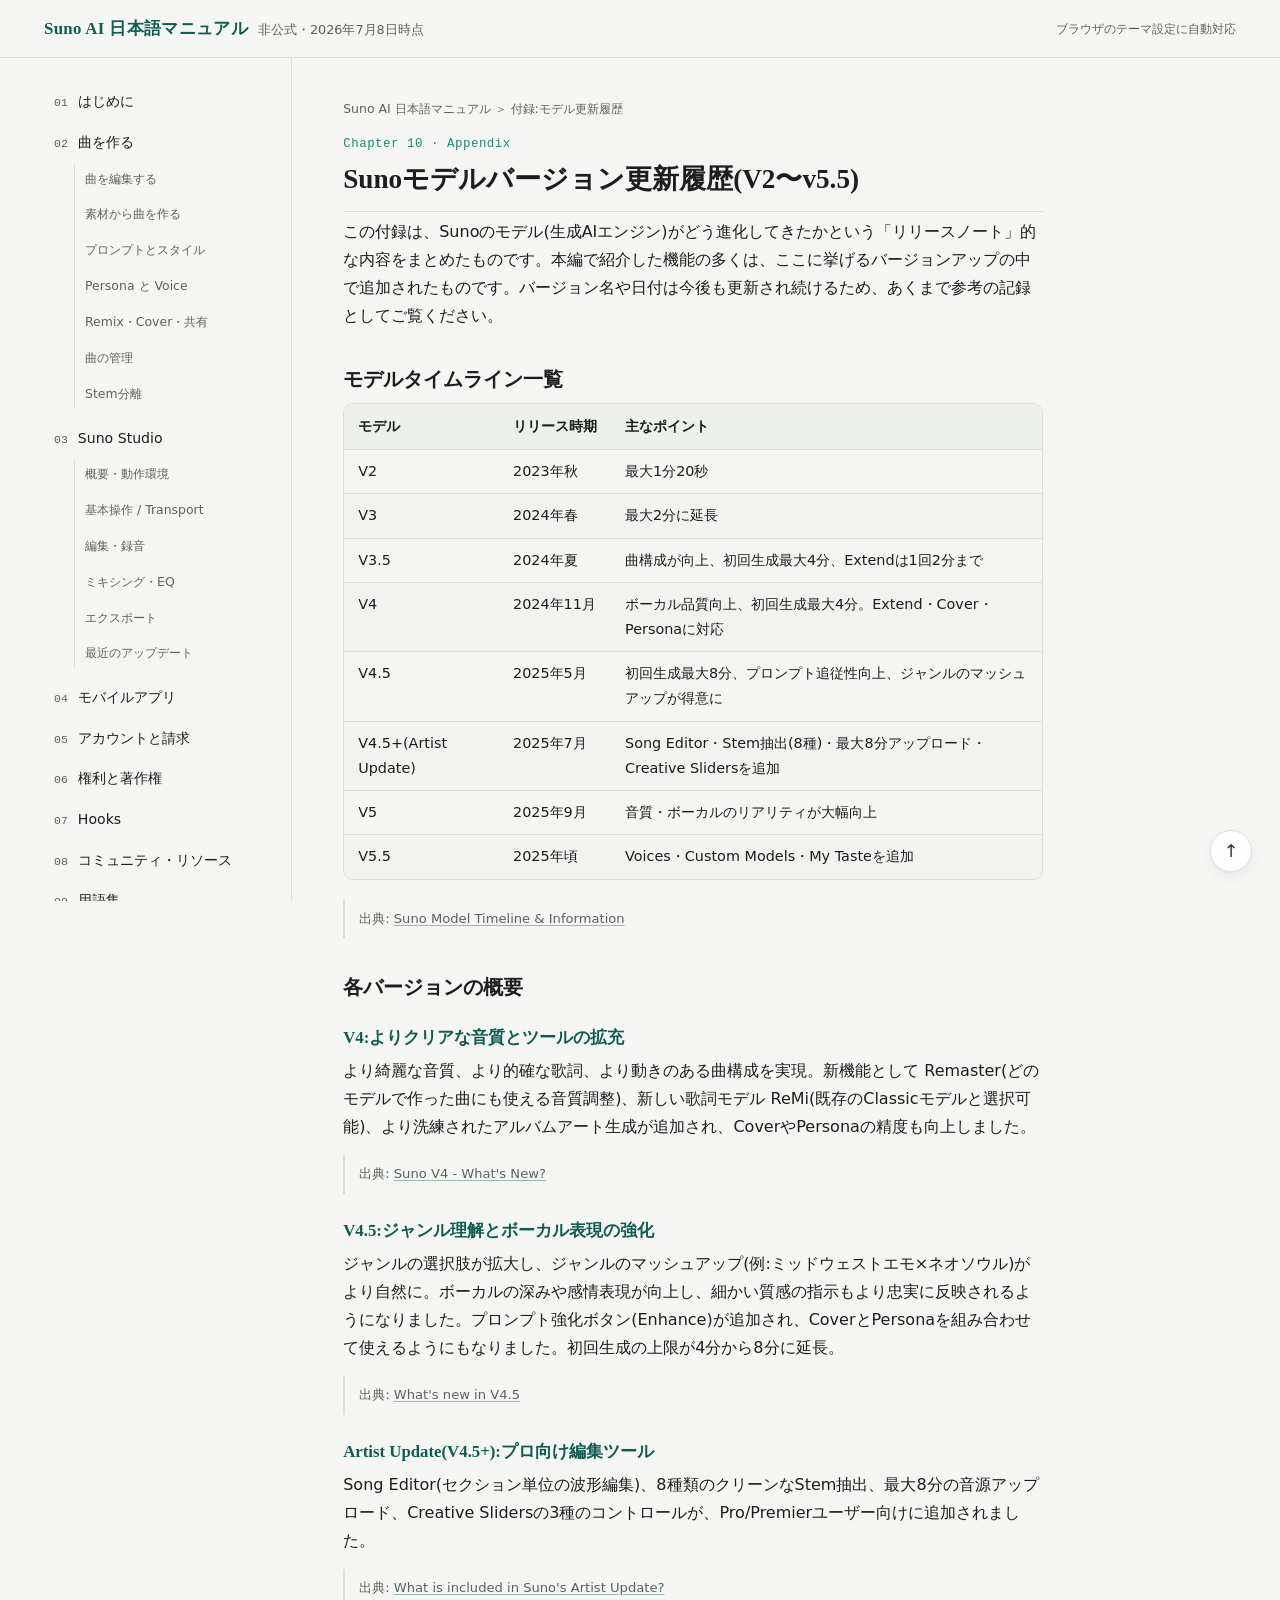
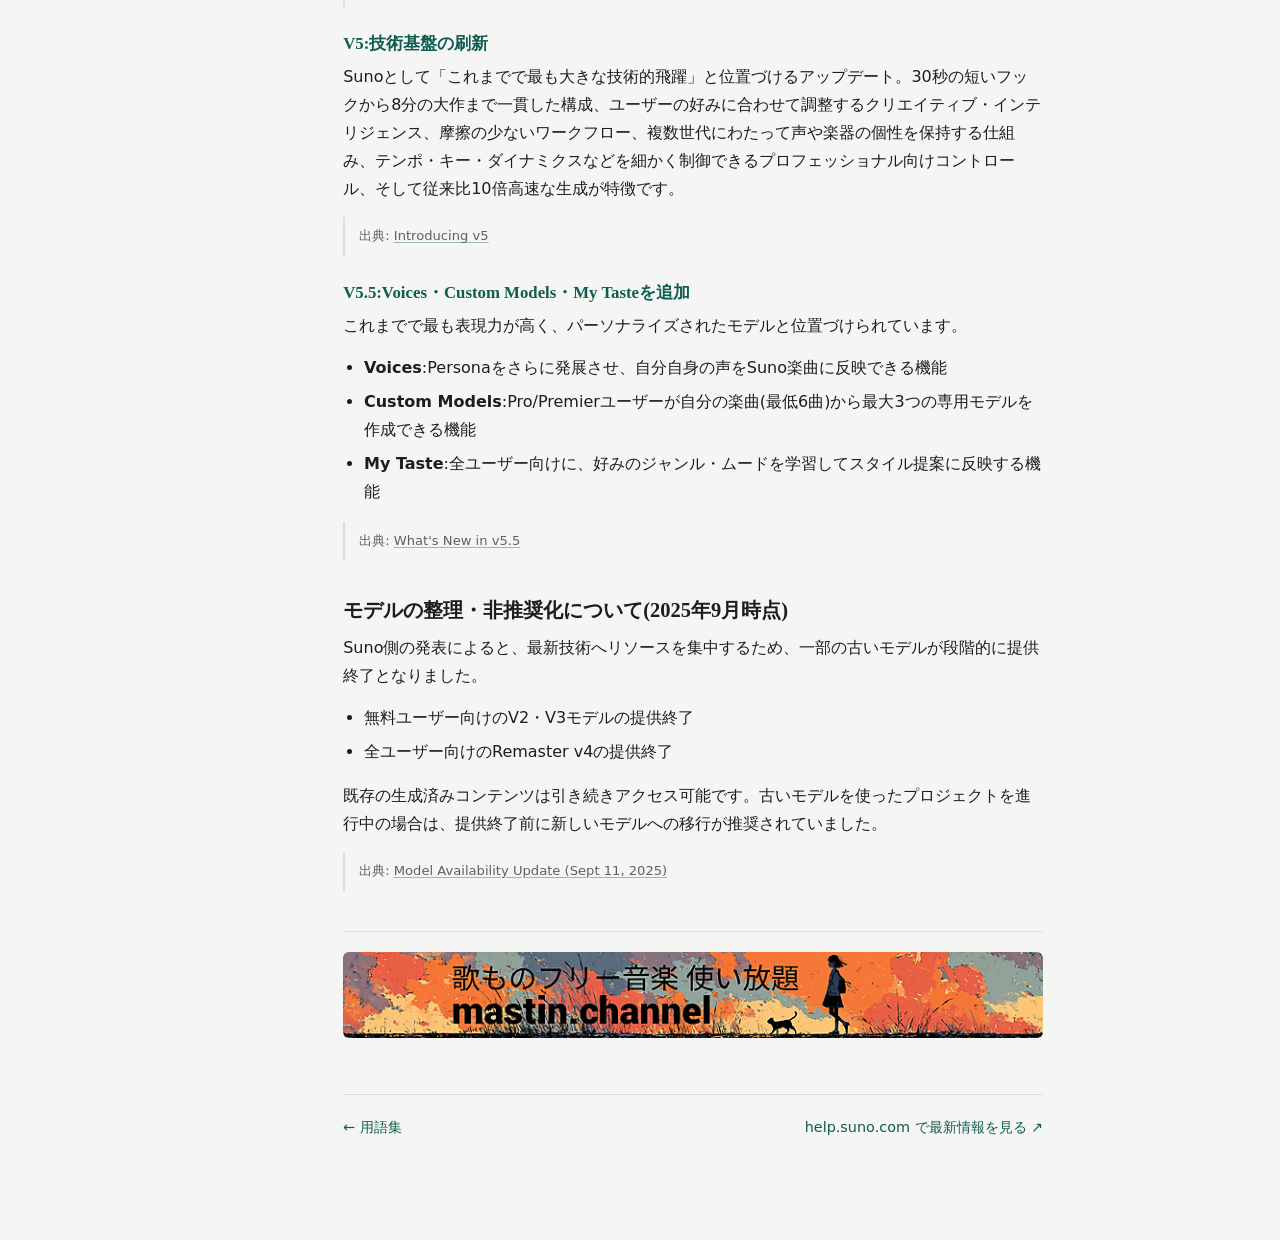
==== appendix.html @ 25eafc60 "SEO: split manual into per-chapter pages, add structured data, rewrite headings Site was a single-pa" ====
<!DOCTYPE html>
<html lang="ja">
<head>
<meta charset="utf-8">
<meta name="viewport" content="width=device-width, initial-scale=1">
<title>Sunoモデルバージョン更新履歴(V2〜v5.5) - Suno AI 日本語マニュアル(非公式)</title>
<meta name="description" content="Suno AIのモデルバージョン(V2〜v5.5)の更新履歴とリリースノートをまとめて解説。各バージョンの主な追加機能を非公式日本語ガイドで紹介します。">
<link rel="canonical" href="https://suno.mastinchannel.com/appendix.html">
<link rel="icon" href="favicon.svg" type="image/svg+xml">
<link rel="stylesheet" href="styles.css">

<meta property="og:type" content="article">
<meta property="og:locale" content="ja_JP">
<meta property="og:site_name" content="Suno AI 日本語マニュアル(非公式)">
<meta property="og:url" content="https://suno.mastinchannel.com/appendix.html">
<meta property="og:title" content="Sunoモデルバージョン更新履歴(V2〜v5.5)">
<meta property="og:description" content="Suno AIのモデルバージョン(V2〜v5.5)の更新履歴とリリースノートをまとめて解説。各バージョンの主な追加機能を非公式日本語ガイドで紹介します。">
<meta property="og:image" content="https://suno.mastinchannel.com/assets/mastinchannel-banner-728x90.jpg">

<meta name="twitter:card" content="summary">
<meta name="twitter:title" content="Sunoモデルバージョン更新履歴(V2〜v5.5)">
<meta name="twitter:description" content="Suno AIのモデルバージョン(V2〜v5.5)の更新履歴とリリースノートをまとめて解説。各バージョンの主な追加機能を非公式日本語ガイドで紹介します。">
<meta name="twitter:image" content="https://suno.mastinchannel.com/assets/mastinchannel-banner-728x90.jpg">

<script type="application/ld+json">
{
  "@context": "https://schema.org",
  "@type": "BreadcrumbList",
  "itemListElement": [
    { "@type": "ListItem", "position": 1, "name": "Suno AI 日本語マニュアル", "item": "https://suno.mastinchannel.com/" },
    { "@type": "ListItem", "position": 2, "name": "付録:モデル更新履歴", "item": "https://suno.mastinchannel.com/appendix.html" }
  ]
}
</script>
<script type="application/ld+json">
{
  "@context": "https://schema.org",
  "@type": "TechArticle",
  "headline": "Sunoモデルバージョン更新履歴(V2〜v5.5)",
  "description": "Suno AIのモデルバージョン(V2〜v5.5)の更新履歴とリリースノートをまとめて解説する日本語ガイド。",
  "inLanguage": "ja",
  "datePublished": "2026-07-08",
  "dateModified": "2026-07-12",
  "url": "https://suno.mastinchannel.com/appendix.html",
  "mainEntityOfPage": "https://suno.mastinchannel.com/appendix.html",
  "image": "https://suno.mastinchannel.com/assets/mastinchannel-banner-728x90.jpg",
  "author": { "@type": "Organization", "name": "mastin channel", "url": "https://mastinchannel.com" },
  "publisher": { "@type": "Organization", "name": "mastin channel", "url": "https://mastinchannel.com" }
}
</script>

<script async src="https://www.googletagmanager.com/gtag/js?id=G-RGBV7L04Y0"></script>
<script>
  window.dataLayer = window.dataLayer || [];
  function gtag(){dataLayer.push(arguments);}
  gtag('js', new Date());
  gtag('config', 'G-RGBV7L04Y0');
</script>
</head>
<body id="top">

<header class="topbar">
  <div class="topbar-inner">
    <div class="brand">
      <button class="nav-toggle" id="navToggle" aria-expanded="false" aria-controls="sidebar">目次 ☰</button>
      <a class="mark" href="index.html" style="text-decoration:none;">Suno AI 日本語マニュアル</a>
      <span class="sub">非公式・2026年7月8日時点</span>
    </div>
    <span class="theme-note">ブラウザのテーマ設定に自動対応</span>
  </div>
</header>

<div class="layout">
  <aside class="sidebar" id="sidebar">
    <nav aria-label="目次">
      <ol>
        <li><a class="chap" href="intro.html">はじめに</a></li>
        <li>
          <a class="chap" href="making-music.html">曲を作る</a>
          <ul class="sub-links">
            <li><a href="making-music.html#mm-edit">曲を編集する</a></li>
            <li><a href="making-music.html#mm-material">素材から曲を作る</a></li>
            <li><a href="making-music.html#mm-prompt">プロンプトとスタイル</a></li>
            <li><a href="making-music.html#mm-persona">Persona と Voice</a></li>
            <li><a href="making-music.html#mm-remix">Remix・Cover・共有</a></li>
            <li><a href="making-music.html#mm-manage">曲の管理</a></li>
            <li><a href="making-music.html#mm-stem">Stem分離</a></li>
          </ul>
        </li>
        <li>
          <a class="chap" href="studio.html">Suno Studio</a>
          <ul class="sub-links">
            <li><a href="studio.html#st-overview">概要・動作環境</a></li>
            <li><a href="studio.html#st-basics">基本操作 / Transport</a></li>
            <li><a href="studio.html#st-edit">編集・録音</a></li>
            <li><a href="studio.html#st-mix">ミキシング・EQ</a></li>
            <li><a href="studio.html#st-export">エクスポート</a></li>
            <li><a href="studio.html#st-updates">最近のアップデート</a></li>
          </ul>
        </li>
        <li><a class="chap" href="mobile.html">モバイルアプリ</a></li>
        <li><a class="chap" href="billing.html">アカウントと請求</a></li>
        <li><a class="chap" href="rights.html">権利と著作権</a></li>
        <li><a class="chap" href="hooks.html">Hooks</a></li>
        <li><a class="chap" href="community.html">コミュニティ・リソース</a></li>
        <li><a class="chap" href="glossary.html">用語集</a></li>
        <li><a class="chap" href="appendix.html">付録:モデル更新履歴</a></li>
      </ol>
    </nav>
    <div class="sidebar-footer">
      本ページはSuno, Inc.公式の文書ではありません。最新情報は<br>
      <a href="https://help.suno.com/en">help.suno.com</a> でご確認ください。
    </div>
  </aside>

  <main>
    <div class="content">

      <p class="breadcrumb"><a href="index.html">Suno AI 日本語マニュアル</a> ＞ 付録:モデル更新履歴</p>
      <p class="eyebrow">Chapter 10 · Appendix</p>
      <h1>Sunoモデルバージョン更新履歴(V2〜v5.5)</h1>
      <p>この付録は、Sunoのモデル(生成AIエンジン)がどう進化してきたかという「リリースノート」的な内容をまとめたものです。本編で紹介した機能の多くは、ここに挙げるバージョンアップの中で追加されたものです。バージョン名や日付は今後も更新され続けるため、あくまで参考の記録としてご覧ください。</p>

      <h2>モデルタイムライン一覧</h2>
      <div class="table-wrap"><table>
        <thead><tr><th>モデル</th><th>リリース時期</th><th>主なポイント</th></tr></thead>
        <tbody>
          <tr><td>V2</td><td>2023年秋</td><td>最大1分20秒</td></tr>
          <tr><td>V3</td><td>2024年春</td><td>最大2分に延長</td></tr>
          <tr><td>V3.5</td><td>2024年夏</td><td>曲構成が向上、初回生成最大4分、Extendは1回2分まで</td></tr>
          <tr><td>V4</td><td>2024年11月</td><td>ボーカル品質向上、初回生成最大4分。Extend・Cover・Personaに対応</td></tr>
          <tr><td>V4.5</td><td>2025年5月</td><td>初回生成最大8分、プロンプト追従性向上、ジャンルのマッシュアップが得意に</td></tr>
          <tr><td>V4.5+(Artist Update)</td><td>2025年7月</td><td>Song Editor・Stem抽出(8種)・最大8分アップロード・Creative Slidersを追加</td></tr>
          <tr><td>V5</td><td>2025年9月</td><td>音質・ボーカルのリアリティが大幅向上</td></tr>
          <tr><td>V5.5</td><td>2025年頃</td><td>Voices・Custom Models・My Tasteを追加</td></tr>
        </tbody>
      </table></div>
      <blockquote class="source">出典: <a href="https://help.suno.com/en/articles/5782721">Suno Model Timeline & Information</a></blockquote>

      <h2>各バージョンの概要</h2>

      <h3>V4:よりクリアな音質とツールの拡充</h3>
      <p>より綺麗な音質、より的確な歌詞、より動きのある曲構成を実現。新機能として Remaster(どのモデルで作った曲にも使える音質調整)、新しい歌詞モデル ReMi(既存のClassicモデルと選択可能)、より洗練されたアルバムアート生成が追加され、CoverやPersonaの精度も向上しました。</p>
      <blockquote class="source">出典: <a href="https://help.suno.com/en/articles/3593281">Suno V4 - What's New?</a></blockquote>

      <h3>V4.5:ジャンル理解とボーカル表現の強化</h3>
      <p>ジャンルの選択肢が拡大し、ジャンルのマッシュアップ(例:ミッドウェストエモ×ネオソウル)がより自然に。ボーカルの深みや感情表現が向上し、細かい質感の指示もより忠実に反映されるようになりました。プロンプト強化ボタン(Enhance)が追加され、CoverとPersonaを組み合わせて使えるようにもなりました。初回生成の上限が4分から8分に延長。</p>
      <blockquote class="source">出典: <a href="https://help.suno.com/en/articles/5782593">What's new in V4.5</a></blockquote>

      <h3>Artist Update(V4.5+):プロ向け編集ツール</h3>
      <p>Song Editor(セクション単位の波形編集)、8種類のクリーンなStem抽出、最大8分の音源アップロード、Creative Slidersの3種のコントロールが、Pro/Premierユーザー向けに追加されました。</p>
      <blockquote class="source">出典: <a href="https://help.suno.com/en/articles/6141313">What is included in Suno's Artist Update?</a></blockquote>

      <h3>V5:技術基盤の刷新</h3>
      <p>Sunoとして「これまでで最も大きな技術的飛躍」と位置づけるアップデート。30秒の短いフックから8分の大作まで一貫した構成、ユーザーの好みに合わせて調整するクリエイティブ・インテリジェンス、摩擦の少ないワークフロー、複数世代にわたって声や楽器の個性を保持する仕組み、テンポ・キー・ダイナミクスなどを細かく制御できるプロフェッショナル向けコントロール、そして従来比10倍高速な生成が特徴です。</p>
      <blockquote class="source">出典: <a href="https://help.suno.com/en/articles/8105153">Introducing v5</a></blockquote>

      <h3>V5.5:Voices・Custom Models・My Tasteを追加</h3>
      <p>これまでで最も表現力が高く、パーソナライズされたモデルと位置づけられています。</p>
      <ul>
        <li><strong>Voices</strong>:Personaをさらに発展させ、自分自身の声をSuno楽曲に反映できる機能</li>
        <li><strong>Custom Models</strong>:Pro/Premierユーザーが自分の楽曲(最低6曲)から最大3つの専用モデルを作成できる機能</li>
        <li><strong>My Taste</strong>:全ユーザー向けに、好みのジャンル・ムードを学習してスタイル提案に反映する機能</li>
      </ul>
      <blockquote class="source">出典: <a href="https://help.suno.com/en/articles/11362305">What's New in v5.5</a></blockquote>

      <h2>モデルの整理・非推奨化について(2025年9月時点)</h2>
      <p>Suno側の発表によると、最新技術へリソースを集中するため、一部の古いモデルが段階的に提供終了となりました。</p>
      <ul>
        <li>無料ユーザー向けのV2・V3モデルの提供終了</li>
        <li>全ユーザー向けのRemaster v4の提供終了</li>
      </ul>
      <p>既存の生成済みコンテンツは引き続きアクセス可能です。古いモデルを使ったプロジェクトを進行中の場合は、提供終了前に新しいモデルへの移行が推奨されていました。</p>
      <blockquote class="source">出典: <a href="https://help.suno.com/en/articles/7986753">Model Availability Update (Sept 11, 2025)</a></blockquote>

      <div class="chapter-banner">
        <a href="https://mastinchannel.com" target="_blank" rel="noopener noreferrer">
          <picture>
            <source media="(max-width: 480px)" srcset="assets/mastinchannel-banner-320x50.jpg">
            <img src="assets/mastinchannel-banner-728x90.jpg" width="728" height="90" alt="mastin channel — 歌ものフリー音楽 使い放題" loading="lazy">
          </picture>
        </a>
      </div>

      <div class="end-nav">
        <a href="glossary.html">← 用語集</a>
        <a href="https://help.suno.com/en">help.suno.com で最新情報を見る ↗</a>
      </div>

    </div>
  </main>
</div>

<a class="back-top" href="#top" aria-label="ページ先頭へ">↑</a>

<script>
  (function(){
    var toggle = document.getElementById('navToggle');
    var sidebar = document.getElementById('sidebar');
    toggle.addEventListener('click', function(){
      var open = sidebar.classList.toggle('open');
      toggle.setAttribute('aria-expanded', open ? 'true' : 'false');
    });
    sidebar.addEventListener('click', function(e){
      if (e.target.tagName === 'A' && window.innerWidth <= 880) {
        sidebar.classList.remove('open');
        toggle.setAttribute('aria-expanded', 'false');
      }
    });

    var here = location.pathname.split('/').pop() || 'index.html';
    Array.prototype.forEach.call(document.querySelectorAll('.sidebar a.chap'), function(a){
      var target = a.getAttribute('href').split('#')[0] || 'index.html';
      if (target === here) a.classList.add('active');
    });
  })();
</script>
</body>
</html>
---- styles.css ----
:root{
  --bg:#f5f6f3;
  --surface:#ffffff;
  --surface-2:#eef0ec;
  --text:#1c1e1d;
  --text-muted:#5b625e;
  --border:#dcded9;
  --accent:#1a8a79;
  --accent-ink:#0f5c50;
  --accent-soft:#c8873a;
  --accent-soft-bg:#f7ecd9;
  --code-bg:#eceeea;
  --shadow: 0 1px 2px rgba(20,25,22,.06), 0 6px 20px rgba(20,25,22,.05);
}
@media (prefers-color-scheme: dark){
  :root{
    --bg:#14171a;
    --surface:#1b1f22;
    --surface-2:#20262a;
    --text:#eceeec;
    --text-muted:#9aa39d;
    --border:#2a3134;
    --accent:#3fc7b0;
    --accent-ink:#9fe9dd;
    --accent-soft:#e8b45c;
    --accent-soft-bg:#3a2f1c;
    --code-bg:#20262a;
    --shadow: 0 1px 2px rgba(0,0,0,.3), 0 8px 24px rgba(0,0,0,.35);
  }
}
:root[data-theme="dark"]{
  --bg:#14171a; --surface:#1b1f22; --surface-2:#20262a; --text:#eceeec;
  --text-muted:#9aa39d; --border:#2a3134; --accent:#3fc7b0; --accent-ink:#9fe9dd;
  --accent-soft:#e8b45c; --accent-soft-bg:#3a2f1c; --code-bg:#20262a;
  --shadow: 0 1px 2px rgba(0,0,0,.3), 0 8px 24px rgba(0,0,0,.35);
}
:root[data-theme="light"]{
  --bg:#f5f6f3; --surface:#ffffff; --surface-2:#eef0ec; --text:#1c1e1d;
  --text-muted:#5b625e; --border:#dcded9; --accent:#1a8a79; --accent-ink:#0f5c50;
  --accent-soft:#c8873a; --accent-soft-bg:#f7ecd9; --code-bg:#eceeea;
  --shadow: 0 1px 2px rgba(20,25,22,.06), 0 6px 20px rgba(20,25,22,.05);
}

*{ box-sizing:border-box; }
html{ scroll-behavior:smooth; }
@media (prefers-reduced-motion: reduce){ html{ scroll-behavior:auto; } *{ animation:none !important; transition:none !important; } }

body{
  margin:0;
  background:var(--bg);
  color:var(--text);
  font-family:-apple-system,"Segoe UI",Roboto,system-ui,"Hiragino Sans","Yu Gothic",sans-serif;
  line-height:1.75;
  font-size:16px;
}
h1,h2,h3,h4{
  font-family:Georgia,"Iowan Old Style","Hiragino Mincho ProN","Yu Mincho",serif;
  text-wrap:balance;
  color:var(--text);
  line-height:1.3;
}
a{ color:var(--accent-ink); text-decoration-color: color-mix(in srgb, var(--accent-ink) 40%, transparent); text-underline-offset:2px; }
a:hover{ text-decoration-thickness:2px; }
a:focus-visible, button:focus-visible, summary:focus-visible{ outline:2px solid var(--accent); outline-offset:2px; }

.layout{ display:flex; max-width:1240px; margin:0 auto; align-items:flex-start; }

/* ---- Top bar ---- */
.topbar{
  position:sticky; top:0; z-index:20;
  background: color-mix(in srgb, var(--bg) 88%, transparent);
  backdrop-filter: blur(8px);
  border-bottom:1px solid var(--border);
}
.topbar-inner{
  max-width:1240px; margin:0 auto; padding:14px 24px;
  display:flex; align-items:center; justify-content:space-between; gap:16px;
}
.brand{ display:flex; align-items:baseline; gap:10px; }
.brand .mark{
  font-family:Georgia,serif; font-weight:700; font-size:1.05rem;
  color:var(--accent-ink); letter-spacing:.02em;
}
.brand .sub{ font-size:.8rem; color:var(--text-muted); }
.theme-note{ font-size:.72rem; color:var(--text-muted); }
.nav-toggle{
  display:none; border:1px solid var(--border); background:var(--surface); color:var(--text);
  border-radius:8px; padding:8px 12px; font-size:.85rem; cursor:pointer;
}

/* ---- Sidebar ---- */
.sidebar{
  width:272px; flex:none; position:sticky; top:57px;
  height:calc(100vh - 57px); overflow-y:auto;
  padding:24px 16px 40px 24px;
  border-right:1px solid var(--border);
}
.sidebar nav ol{ list-style:none; margin:0; padding:0; counter-reset:chap; }
.sidebar nav > ol > li{ counter-increment:chap; margin-bottom:2px; }
.sidebar a.chap{
  display:flex; gap:10px; align-items:baseline;
  padding:7px 10px; border-radius:8px; font-size:.88rem; color:var(--text);
  text-decoration:none;
}
.sidebar a.chap:hover{ background:var(--surface-2); }
.sidebar a.chap::before{
  content: counter(chap, decimal-leading-zero);
  font-family:ui-monospace,"SFMono-Regular",Menlo,monospace;
  font-size:.72rem; color:var(--text-muted); flex:none; padding-top:1px;
}
.sidebar a.chap.active{ background:var(--accent-soft-bg); color:var(--accent-ink); font-weight:600; }
.sidebar .sub-links{ list-style:none; margin:2px 0 10px 30px; padding:0; border-left:1px solid var(--border); }
.sidebar .sub-links li a{
  display:block; padding:4px 10px; font-size:.78rem; color:var(--text-muted); text-decoration:none;
}
.sidebar .sub-links li a:hover{ color:var(--accent-ink); }
.sidebar-footer{ margin-top:18px; padding-top:14px; border-top:1px solid var(--border); font-size:.72rem; color:var(--text-muted); }

/* ---- Main content ---- */
main{ flex:1; min-width:0; padding:40px clamp(20px,4vw,64px) 100px; }
.content{ max-width:700px; }

.cover{ margin-bottom:56px; }
.cover .kicker{
  font-size:.78rem; letter-spacing:.12em; text-transform:uppercase; color:var(--accent-soft);
  font-weight:600; margin:0 0 10px;
}
.cover h1{ font-size:clamp(1.8rem,4vw,2.6rem); margin:0 0 14px; }
.cover p.lead{ font-size:1.05rem; color:var(--text-muted); max-width:60ch; margin:0 0 20px; }
.meta-row{ display:flex; flex-wrap:wrap; gap:10px; }
.pill{
  display:inline-flex; align-items:center; gap:6px; font-size:.78rem;
  padding:5px 12px; border-radius:999px; border:1px solid var(--border); color:var(--text-muted);
  background:var(--surface);
}

.callout{
  border:1px solid var(--border); border-left:3px solid var(--accent-soft);
  background:var(--surface); border-radius:10px; padding:14px 18px; margin:20px 0;
  box-shadow:var(--shadow); font-size:.92rem; color:var(--text);
}
.callout strong{ color:var(--accent-soft); }
.callout.warn{ border-left-color:#c65b4e; }
.callout.warn strong{ color:#c65b4e; }

/* ---- Breadcrumb (visible, mirrors BreadcrumbList structured data) ---- */
.breadcrumb{ font-size:.78rem; color:var(--text-muted); margin:0 0 14px; }
.breadcrumb a{ color:var(--text-muted); text-decoration:none; }
.breadcrumb a:hover{ color:var(--accent-ink); text-decoration:underline; }

.eyebrow{
  font-family:ui-monospace,"SFMono-Regular",Menlo,monospace; font-size:.78rem; color:var(--accent);
  letter-spacing:.04em; margin-bottom:6px;
}
.content > h1{ font-size:1.7rem; margin:0 0 6px; padding-bottom:14px; border-bottom:1px solid var(--border); }
h2{ font-size:1.28rem; margin:36px 0 10px; scroll-margin-top:70px; }
h3{ font-size:1.05rem; margin:26px 0 8px; color:var(--accent-ink); }
p{ margin:0 0 14px; }
ul,ol{ padding-left:1.3em; margin:0 0 16px; }
li{ margin-bottom:6px; }
li > ol, li > ul{ margin-top:6px; }

code, kbd{
  font-family:ui-monospace,"SFMono-Regular",Menlo,Consolas,monospace;
  font-size:.86em; background:var(--code-bg); padding:.15em .45em; border-radius:5px;
}
kbd{ border:1px solid var(--border); border-bottom-width:2px; }

blockquote.source{
  margin:14px 0 22px; padding:8px 14px; border-left:2px solid var(--border);
  font-size:.82rem; color:var(--text-muted);
}
blockquote.source a{ color:var(--text-muted); }

.table-wrap{ overflow-x:auto; margin:0 0 20px; border:1px solid var(--border); border-radius:10px; }
table{ border-collapse:collapse; width:100%; font-size:.9rem; min-width:420px; }
thead th{
  text-align:left; background:var(--surface-2); padding:10px 14px; font-weight:600;
  border-bottom:1px solid var(--border); white-space:nowrap;
}
tbody td{ padding:9px 14px; border-bottom:1px solid var(--border); vertical-align:top; }
tbody tr:last-child td{ border-bottom:none; }
tbody tr:nth-child(even){ background: color-mix(in srgb, var(--surface-2) 45%, transparent); }
td, th{ font-variant-numeric:tabular-nums; }

.term{
  display:inline-block; font-weight:600; color:var(--accent-ink);
  background: color-mix(in srgb, var(--accent) 12%, transparent);
  padding:.05em .4em; border-radius:5px;
}

.glossary-grid{ display:grid; gap:4px 18px; }
.end-nav{
  margin-top:56px; padding-top:20px; border-top:1px solid var(--border);
  display:flex; justify-content:space-between; gap:16px; font-size:.9rem;
}
.end-nav a{ text-decoration:none; }
.back-top{
  position:fixed; right:28px; bottom:28px; width:42px; height:42px; border-radius:50%;
  background:var(--surface); border:1px solid var(--border); box-shadow:var(--shadow);
  display:flex; align-items:center; justify-content:center; color:var(--text); text-decoration:none;
  font-size:1.1rem; opacity:.9;
}
.back-top:hover{ color:var(--accent-ink); }

@media (max-width: 880px){
  .nav-toggle{ display:inline-block; }
  .sidebar{
    position:fixed; inset:57px 0 0 0; width:100%; height:calc(100vh - 57px);
    background:var(--bg); transform:translateX(-100%); transition:transform .2s ease;
    z-index:30; padding:20px;
  }
  .sidebar.open{ transform:translateX(0); }
  main{ padding:28px 18px 80px; }
}

.chapter-banner{
  margin:40px 0 0; padding-top:20px; border-top:1px solid var(--border);
  display:flex; justify-content:center;
}
.chapter-banner a{ display:inline-block; line-height:0; border-radius:6px; overflow:hidden; }
.chapter-banner img{ display:block; max-width:100%; height:auto; }

/* ---- Hub page teaser cards (index.html) ---- */
.hub-teaser{
  border:1px solid var(--border); border-radius:12px; background:var(--surface);
  padding:20px 22px; margin:0 0 16px; box-shadow:var(--shadow);
}
.hub-teaser .eyebrow{ margin-bottom:4px; }
.hub-teaser h2{ margin:0 0 8px; font-size:1.25rem; scroll-margin-top:0; }
.hub-teaser p{ margin:0 0 10px; color:var(--text-muted); font-size:.94rem; }
.hub-teaser a.more{ font-size:.88rem; font-weight:600; text-decoration:none; }
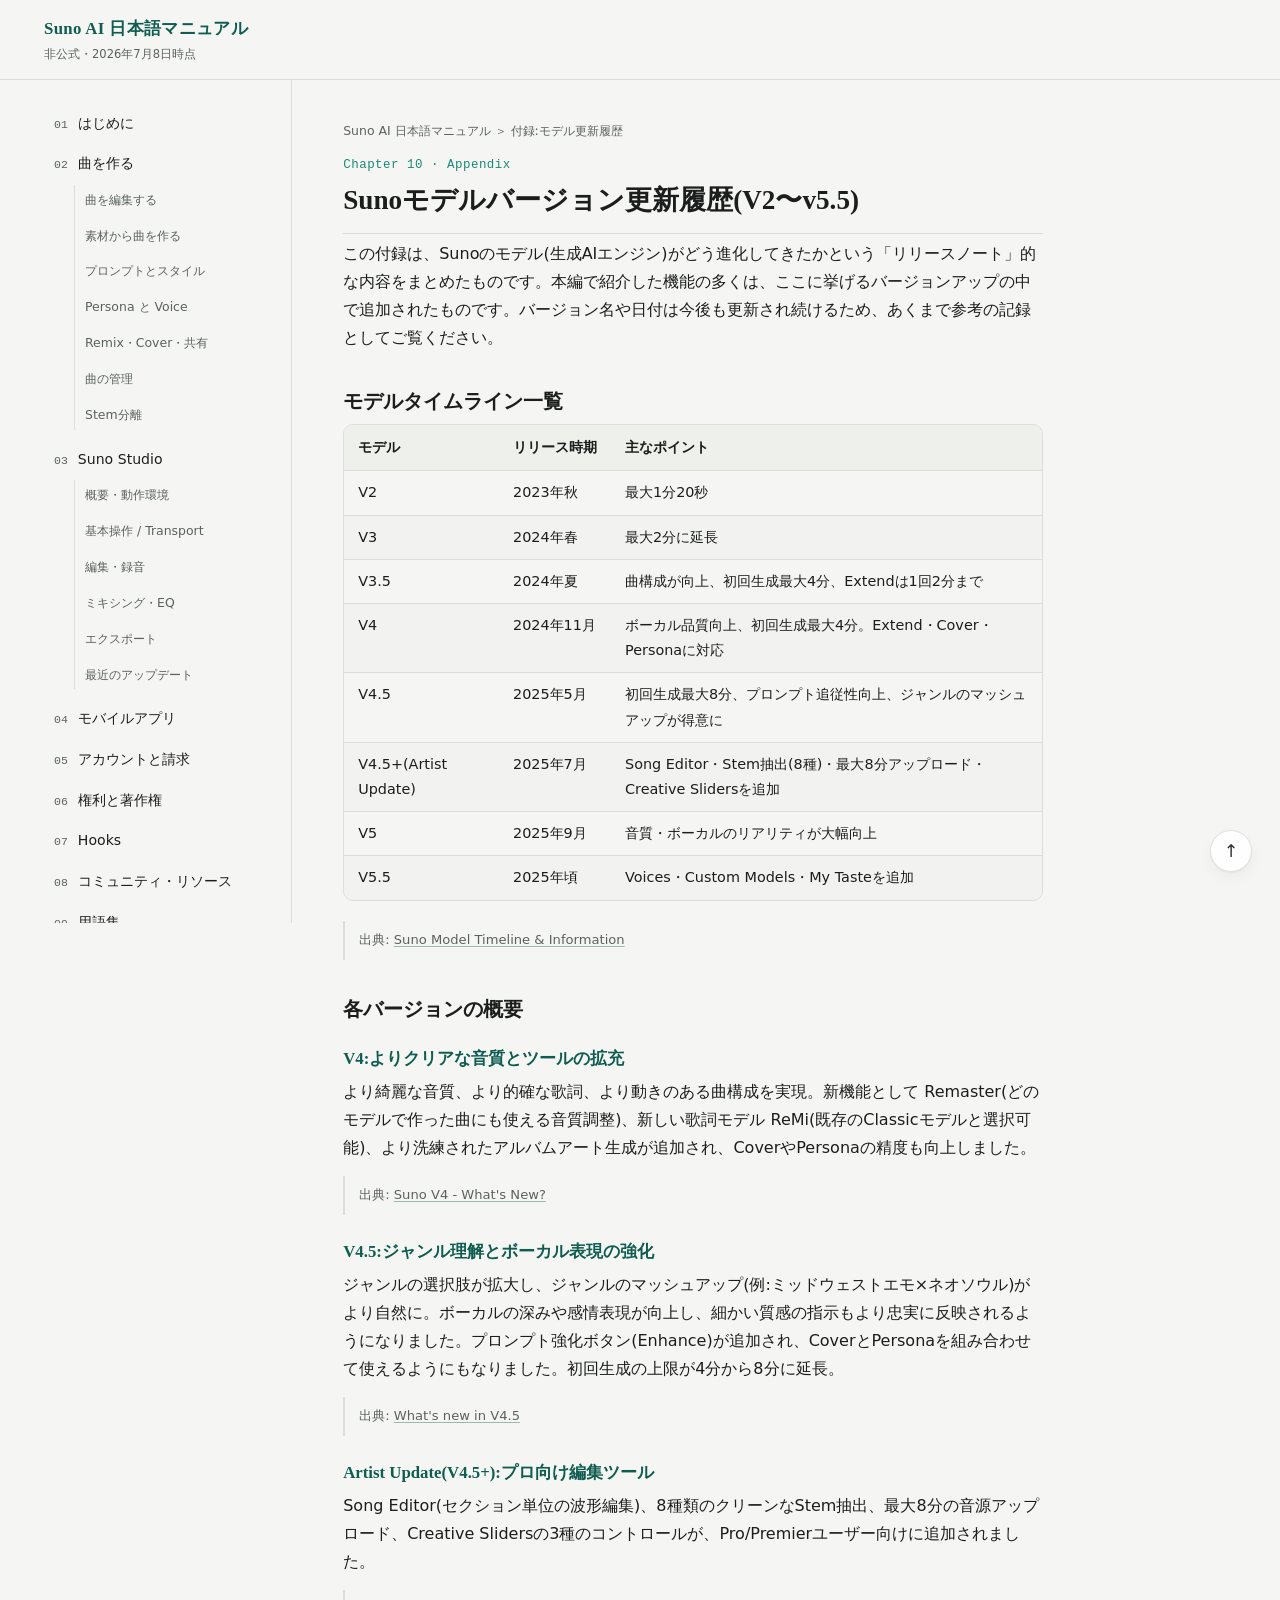
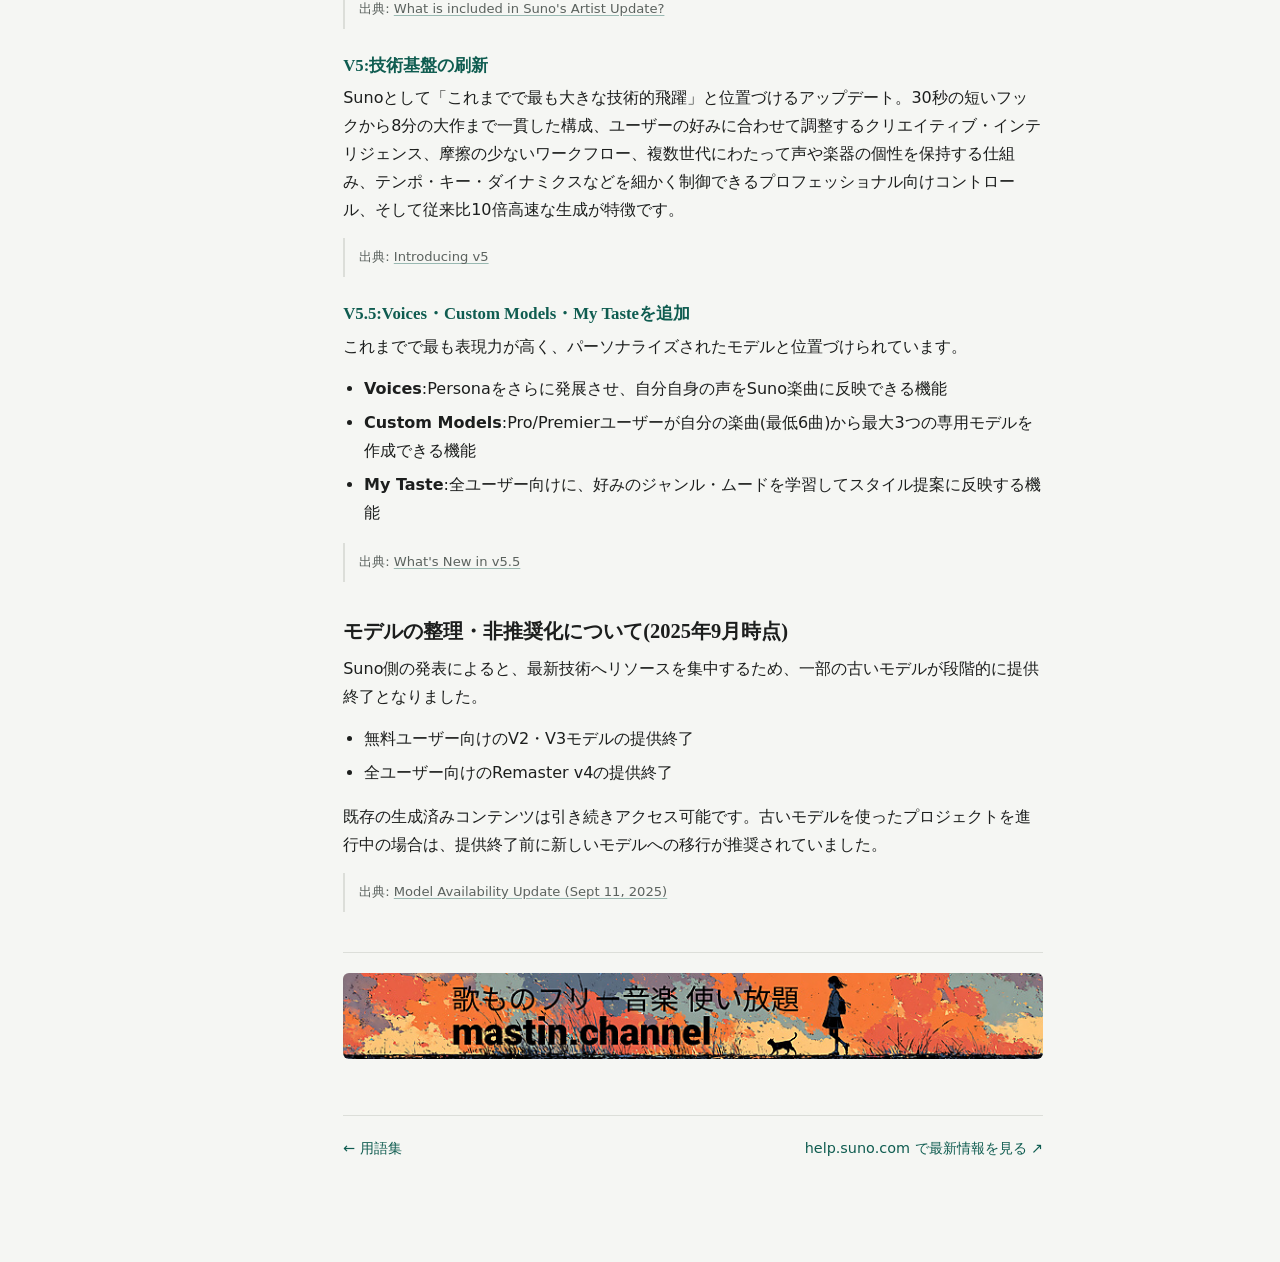
==== commit a616a79b: "Fix mobile header: stack title/subtitle, drop theme-note text On narrow viewports the title, subtitl" ====
--- a/appendix.html
+++ b/appendix.html
@@ -15,12 +15,14 @@
 <meta property="og:url" content="https://suno.mastinchannel.com/appendix.html">
 <meta property="og:title" content="Sunoモデルバージョン更新履歴(V2〜v5.5)">
 <meta property="og:description" content="Suno AIのモデルバージョン(V2〜v5.5)の更新履歴とリリースノートをまとめて解説。各バージョンの主な追加機能を非公式日本語ガイドで紹介します。">
-<meta property="og:image" content="https://suno.mastinchannel.com/assets/mastinchannel-banner-728x90.jpg">
-
-<meta name="twitter:card" content="summary">
+<meta property="og:image" content="https://suno.mastinchannel.com/assets/og-image.jpg">
+<meta property="og:image:width" content="1520">
+<meta property="og:image:height" content="800">
+
+<meta name="twitter:card" content="summary_large_image">
 <meta name="twitter:title" content="Sunoモデルバージョン更新履歴(V2〜v5.5)">
 <meta name="twitter:description" content="Suno AIのモデルバージョン(V2〜v5.5)の更新履歴とリリースノートをまとめて解説。各バージョンの主な追加機能を非公式日本語ガイドで紹介します。">
-<meta name="twitter:image" content="https://suno.mastinchannel.com/assets/mastinchannel-banner-728x90.jpg">
+<meta name="twitter:image" content="https://suno.mastinchannel.com/assets/og-image.jpg">
 
 <script type="application/ld+json">
 {
@@ -43,7 +45,7 @@
   "dateModified": "2026-07-12",
   "url": "https://suno.mastinchannel.com/appendix.html",
   "mainEntityOfPage": "https://suno.mastinchannel.com/appendix.html",
-  "image": "https://suno.mastinchannel.com/assets/mastinchannel-banner-728x90.jpg",
+  "image": "https://suno.mastinchannel.com/assets/og-image.jpg",
   "author": { "@type": "Organization", "name": "mastin channel", "url": "https://mastinchannel.com" },
   "publisher": { "@type": "Organization", "name": "mastin channel", "url": "https://mastinchannel.com" }
 }
@@ -63,10 +65,11 @@
   <div class="topbar-inner">
     <div class="brand">
       <button class="nav-toggle" id="navToggle" aria-expanded="false" aria-controls="sidebar">目次 ☰</button>
-      <a class="mark" href="index.html" style="text-decoration:none;">Suno AI 日本語マニュアル</a>
-      <span class="sub">非公式・2026年7月8日時点</span>
+      <div class="brand-text">
+        <a class="mark" href="index.html" style="text-decoration:none;">Suno AI 日本語マニュアル</a>
+        <span class="sub">非公式・2026年7月8日時点</span>
+      </div>
     </div>
-    <span class="theme-note">ブラウザのテーマ設定に自動対応</span>
   </div>
 </header>
 
--- a/styles.css
+++ b/styles.css
@@ -76,16 +76,17 @@
   max-width:1240px; margin:0 auto; padding:14px 24px;
   display:flex; align-items:center; justify-content:space-between; gap:16px;
 }
-.brand{ display:flex; align-items:baseline; gap:10px; }
-.brand .mark{
+.brand{ display:flex; align-items:center; gap:10px; }
+.brand-text{ display:flex; flex-direction:column; gap:1px; }
+.brand-text .mark{
   font-family:Georgia,serif; font-weight:700; font-size:1.05rem;
-  color:var(--accent-ink); letter-spacing:.02em;
-}
-.brand .sub{ font-size:.8rem; color:var(--text-muted); }
-.theme-note{ font-size:.72rem; color:var(--text-muted); }
+  color:var(--accent-ink); letter-spacing:.02em; white-space:nowrap;
+}
+.brand-text .sub{ font-size:.72rem; color:var(--text-muted); white-space:nowrap; }
 .nav-toggle{
   display:none; border:1px solid var(--border); background:var(--surface); color:var(--text);
   border-radius:8px; padding:8px 12px; font-size:.85rem; cursor:pointer;
+  white-space:nowrap; flex:none;
 }
 
 /* ---- Sidebar ---- */
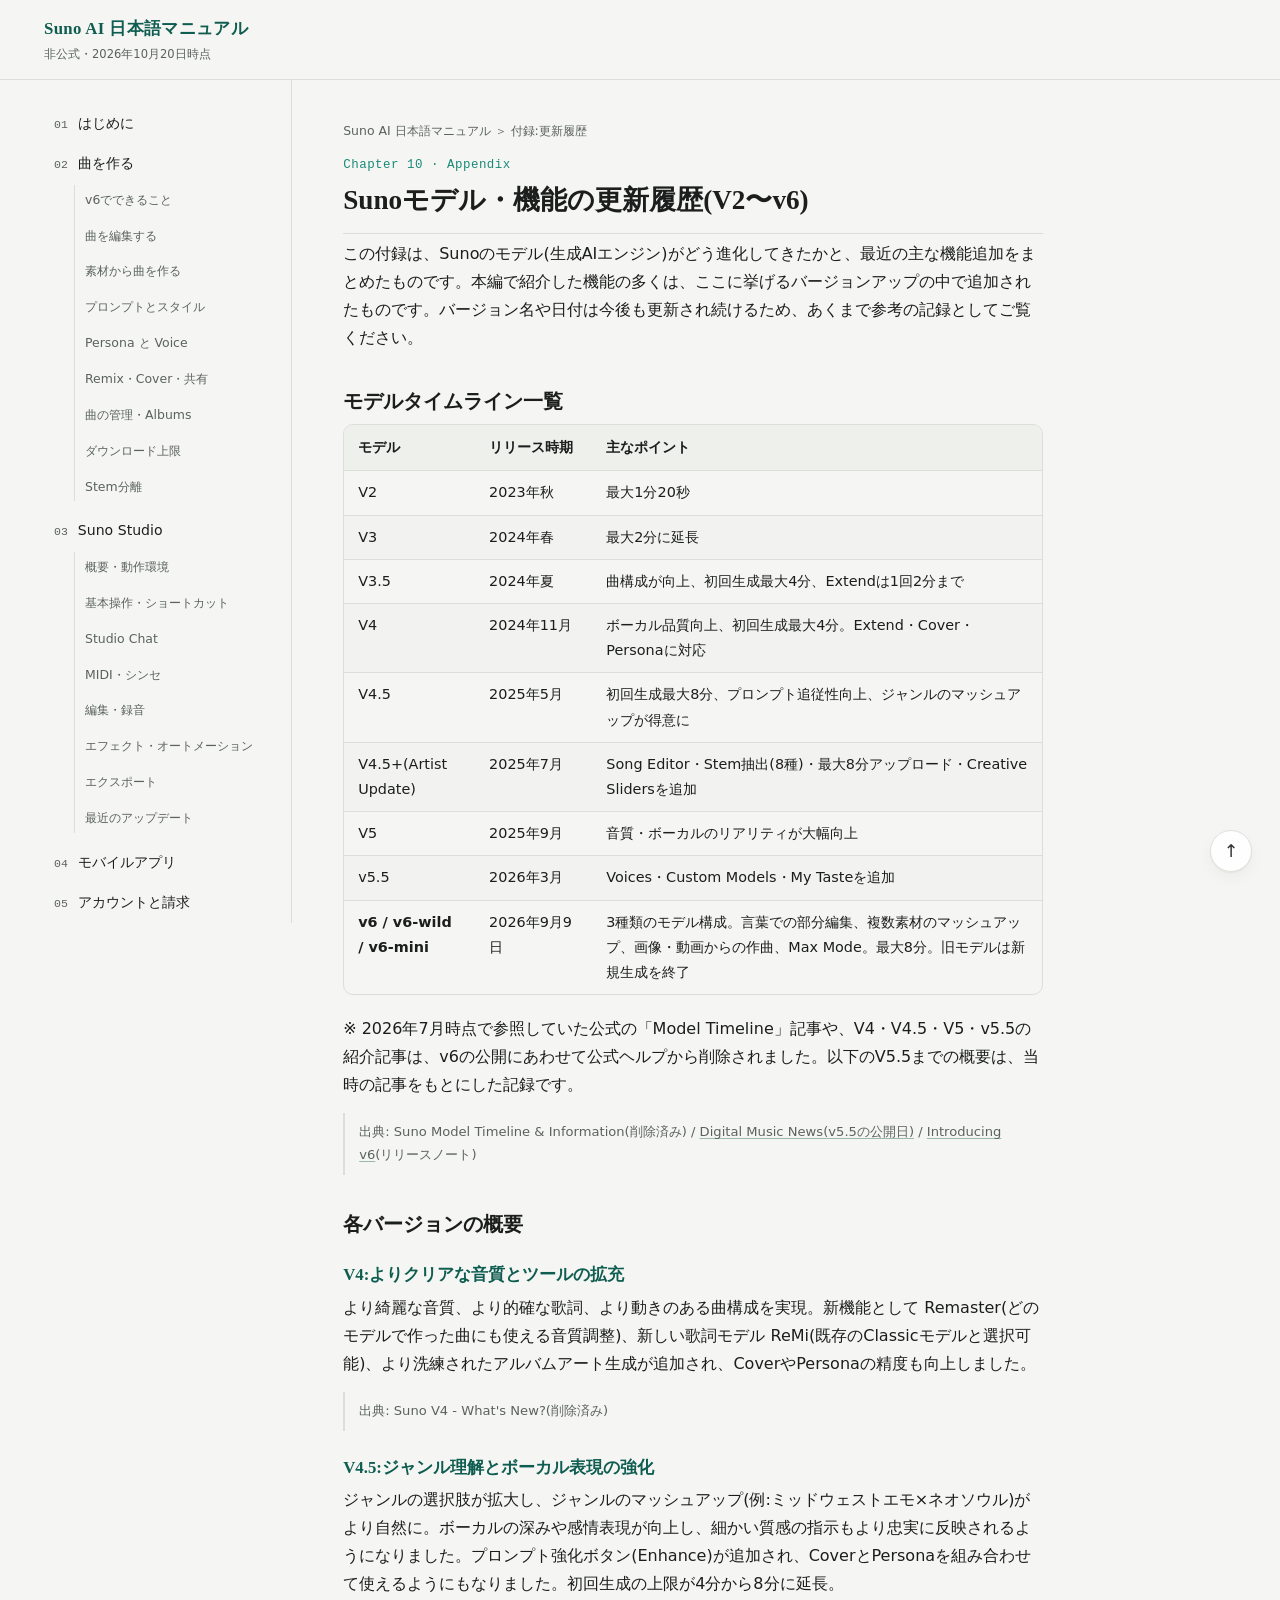
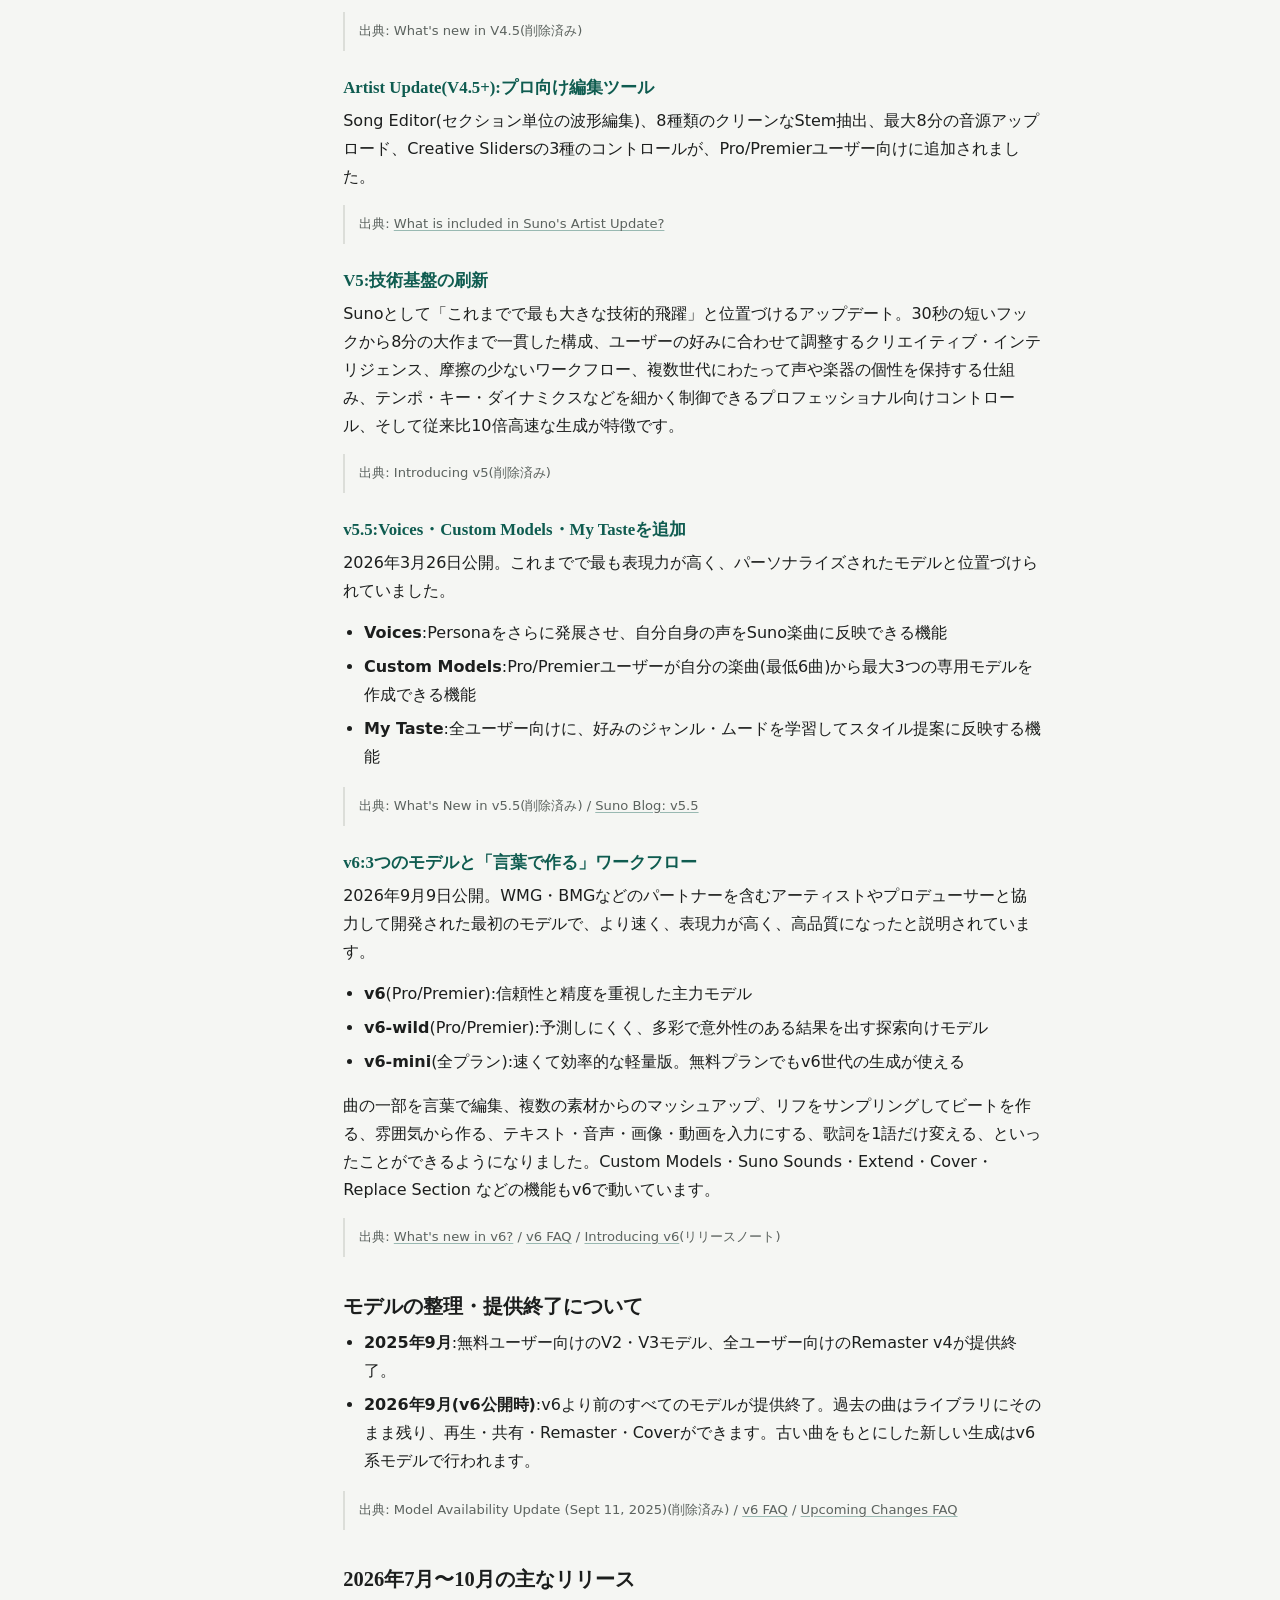
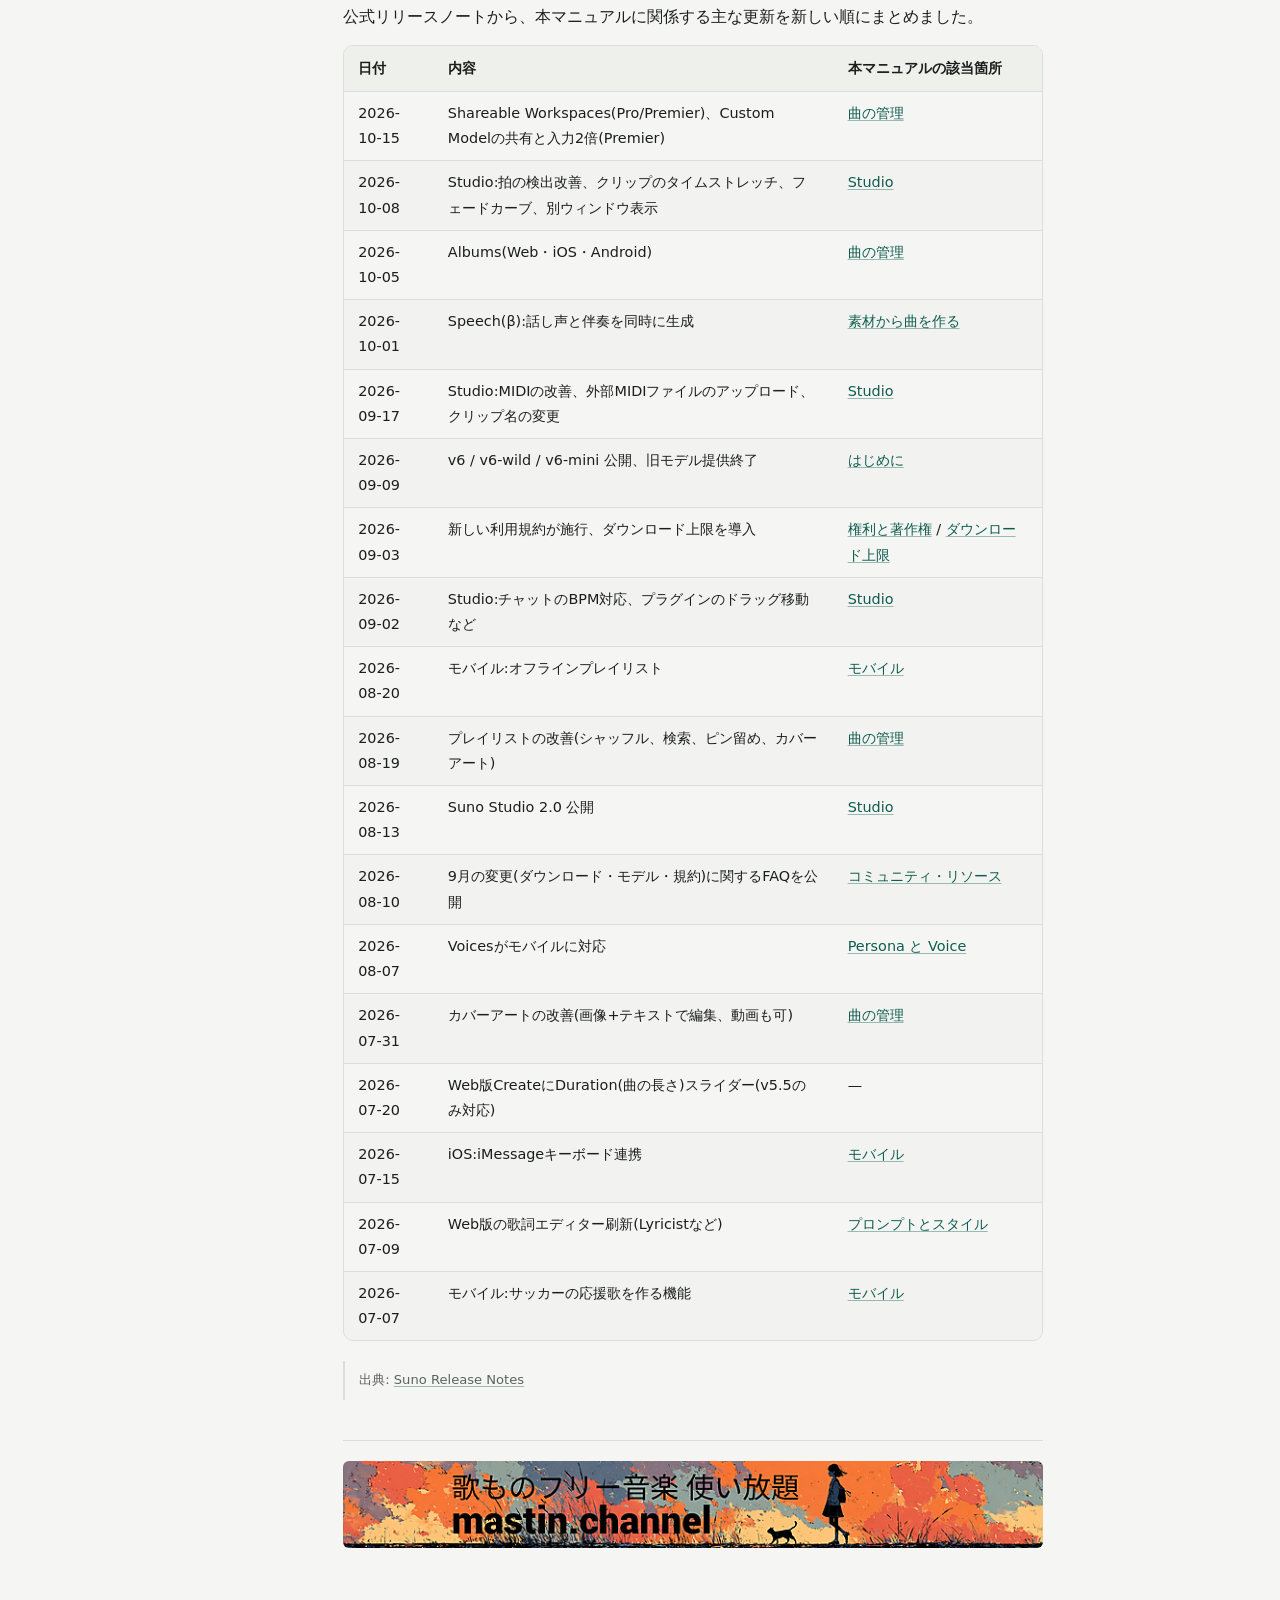
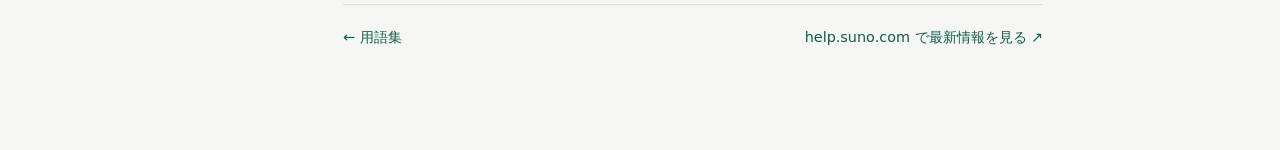
==== commit 6872b738: "2026年10月20日時点の公式ヘルプ・リリースノートに合わせて更新 - v6モデル(v6/v6-wild/v6-mini)、Max Mode、Varietyを反映 - 2026年9月のダウンロード上" ====
--- a/appendix.html
+++ b/appendix.html
@@ -3,8 +3,8 @@
 <head>
 <meta charset="utf-8">
 <meta name="viewport" content="width=device-width, initial-scale=1">
-<title>Sunoモデルバージョン更新履歴(V2〜v5.5) - Suno AI 日本語マニュアル(非公式)</title>
-<meta name="description" content="Suno AIのモデルバージョン(V2〜v5.5)の更新履歴とリリースノートをまとめて解説。各バージョンの主な追加機能を非公式日本語ガイドで紹介します。">
+<title>Sunoモデル・機能の更新履歴(V2〜v6) - Suno AI 日本語マニュアル(非公式)</title>
+<meta name="description" content="Suno AIのモデルバージョン(V2〜v6)の更新履歴と、2026年7月以降のリリースノートをまとめて解説。各バージョンの主な追加機能を非公式日本語ガイドで紹介します。">
 <link rel="canonical" href="https://suno.mastinchannel.com/appendix.html">
 <link rel="icon" href="favicon.svg" type="image/svg+xml">
 <link rel="stylesheet" href="styles.css">
@@ -13,15 +13,15 @@
 <meta property="og:locale" content="ja_JP">
 <meta property="og:site_name" content="Suno AI 日本語マニュアル(非公式)">
 <meta property="og:url" content="https://suno.mastinchannel.com/appendix.html">
-<meta property="og:title" content="Sunoモデルバージョン更新履歴(V2〜v5.5)">
-<meta property="og:description" content="Suno AIのモデルバージョン(V2〜v5.5)の更新履歴とリリースノートをまとめて解説。各バージョンの主な追加機能を非公式日本語ガイドで紹介します。">
+<meta property="og:title" content="Sunoモデル・機能の更新履歴(V2〜v6)">
+<meta property="og:description" content="Suno AIのモデルバージョン(V2〜v6)の更新履歴と、2026年7月以降のリリースノートをまとめて解説。各バージョンの主な追加機能を非公式日本語ガイドで紹介します。">
 <meta property="og:image" content="https://suno.mastinchannel.com/assets/og-image.jpg">
 <meta property="og:image:width" content="1520">
 <meta property="og:image:height" content="800">
 
 <meta name="twitter:card" content="summary_large_image">
-<meta name="twitter:title" content="Sunoモデルバージョン更新履歴(V2〜v5.5)">
-<meta name="twitter:description" content="Suno AIのモデルバージョン(V2〜v5.5)の更新履歴とリリースノートをまとめて解説。各バージョンの主な追加機能を非公式日本語ガイドで紹介します。">
+<meta name="twitter:title" content="Sunoモデル・機能の更新履歴(V2〜v6)">
+<meta name="twitter:description" content="Suno AIのモデルバージョン(V2〜v6)の更新履歴と、2026年7月以降のリリースノートをまとめて解説。各バージョンの主な追加機能を非公式日本語ガイドで紹介します。">
 <meta name="twitter:image" content="https://suno.mastinchannel.com/assets/og-image.jpg">
 
 <script type="application/ld+json">
@@ -30,7 +30,7 @@
   "@type": "BreadcrumbList",
   "itemListElement": [
     { "@type": "ListItem", "position": 1, "name": "Suno AI 日本語マニュアル", "item": "https://suno.mastinchannel.com/" },
-    { "@type": "ListItem", "position": 2, "name": "付録:モデル更新履歴", "item": "https://suno.mastinchannel.com/appendix.html" }
+    { "@type": "ListItem", "position": 2, "name": "付録:更新履歴", "item": "https://suno.mastinchannel.com/appendix.html" }
   ]
 }
 </script>
@@ -38,11 +38,11 @@
 {
   "@context": "https://schema.org",
   "@type": "TechArticle",
-  "headline": "Sunoモデルバージョン更新履歴(V2〜v5.5)",
-  "description": "Suno AIのモデルバージョン(V2〜v5.5)の更新履歴とリリースノートをまとめて解説する日本語ガイド。",
+  "headline": "Sunoモデル・機能の更新履歴(V2〜v6)",
+  "description": "Suno AIのモデルバージョン(V2〜v6)の更新履歴と2026年7月以降のリリースノートをまとめて解説する日本語ガイド。",
   "inLanguage": "ja",
   "datePublished": "2026-07-08",
-  "dateModified": "2026-07-12",
+  "dateModified": "2026-10-20",
   "url": "https://suno.mastinchannel.com/appendix.html",
   "mainEntityOfPage": "https://suno.mastinchannel.com/appendix.html",
   "image": "https://suno.mastinchannel.com/assets/og-image.jpg",
@@ -67,7 +67,7 @@
       <button class="nav-toggle" id="navToggle" aria-expanded="false" aria-controls="sidebar">目次 ☰</button>
       <div class="brand-text">
         <a class="mark" href="index.html" style="text-decoration:none;">Suno AI 日本語マニュアル</a>
-        <span class="sub">非公式・2026年7月8日時点</span>
+        <span class="sub">非公式・2026年10月20日時点</span>
       </div>
     </div>
   </div>
@@ -81,12 +81,14 @@
         <li>
           <a class="chap" href="making-music.html">曲を作る</a>
           <ul class="sub-links">
+            <li><a href="making-music.html#mm-v6">v6でできること</a></li>
             <li><a href="making-music.html#mm-edit">曲を編集する</a></li>
             <li><a href="making-music.html#mm-material">素材から曲を作る</a></li>
             <li><a href="making-music.html#mm-prompt">プロンプトとスタイル</a></li>
             <li><a href="making-music.html#mm-persona">Persona と Voice</a></li>
             <li><a href="making-music.html#mm-remix">Remix・Cover・共有</a></li>
-            <li><a href="making-music.html#mm-manage">曲の管理</a></li>
+            <li><a href="making-music.html#mm-manage">曲の管理・Albums</a></li>
+            <li><a href="making-music.html#mm-download">ダウンロード上限</a></li>
             <li><a href="making-music.html#mm-stem">Stem分離</a></li>
           </ul>
         </li>
@@ -94,9 +96,11 @@
           <a class="chap" href="studio.html">Suno Studio</a>
           <ul class="sub-links">
             <li><a href="studio.html#st-overview">概要・動作環境</a></li>
-            <li><a href="studio.html#st-basics">基本操作 / Transport</a></li>
+            <li><a href="studio.html#st-basics">基本操作・ショートカット</a></li>
+            <li><a href="studio.html#st-chat">Studio Chat</a></li>
+            <li><a href="studio.html#st-midi">MIDI・シンセ</a></li>
             <li><a href="studio.html#st-edit">編集・録音</a></li>
-            <li><a href="studio.html#st-mix">ミキシング・EQ</a></li>
+            <li><a href="studio.html#st-mix">エフェクト・オートメーション</a></li>
             <li><a href="studio.html#st-export">エクスポート</a></li>
             <li><a href="studio.html#st-updates">最近のアップデート</a></li>
           </ul>
@@ -107,7 +111,7 @@
         <li><a class="chap" href="hooks.html">Hooks</a></li>
         <li><a class="chap" href="community.html">コミュニティ・リソース</a></li>
         <li><a class="chap" href="glossary.html">用語集</a></li>
-        <li><a class="chap" href="appendix.html">付録:モデル更新履歴</a></li>
+        <li><a class="chap" href="appendix.html">付録:更新履歴</a></li>
       </ol>
     </nav>
     <div class="sidebar-footer">
@@ -119,10 +123,10 @@
   <main>
     <div class="content">
 
-      <p class="breadcrumb"><a href="index.html">Suno AI 日本語マニュアル</a> ＞ 付録:モデル更新履歴</p>
+      <p class="breadcrumb"><a href="index.html">Suno AI 日本語マニュアル</a> ＞ 付録:更新履歴</p>
       <p class="eyebrow">Chapter 10 · Appendix</p>
-      <h1>Sunoモデルバージョン更新履歴(V2〜v5.5)</h1>
-      <p>この付録は、Sunoのモデル(生成AIエンジン)がどう進化してきたかという「リリースノート」的な内容をまとめたものです。本編で紹介した機能の多くは、ここに挙げるバージョンアップの中で追加されたものです。バージョン名や日付は今後も更新され続けるため、あくまで参考の記録としてご覧ください。</p>
+      <h1>Sunoモデル・機能の更新履歴(V2〜v6)</h1>
+      <p>この付録は、Sunoのモデル(生成AIエンジン)がどう進化してきたかと、最近の主な機能追加をまとめたものです。本編で紹介した機能の多くは、ここに挙げるバージョンアップの中で追加されたものです。バージョン名や日付は今後も更新され続けるため、あくまで参考の記録としてご覧ください。</p>
 
       <h2>モデルタイムライン一覧</h2>
       <div class="table-wrap"><table>
@@ -135,20 +139,22 @@
           <tr><td>V4.5</td><td>2025年5月</td><td>初回生成最大8分、プロンプト追従性向上、ジャンルのマッシュアップが得意に</td></tr>
           <tr><td>V4.5+(Artist Update)</td><td>2025年7月</td><td>Song Editor・Stem抽出(8種)・最大8分アップロード・Creative Slidersを追加</td></tr>
           <tr><td>V5</td><td>2025年9月</td><td>音質・ボーカルのリアリティが大幅向上</td></tr>
-          <tr><td>V5.5</td><td>2025年頃</td><td>Voices・Custom Models・My Tasteを追加</td></tr>
+          <tr><td>v5.5</td><td>2026年3月</td><td>Voices・Custom Models・My Tasteを追加</td></tr>
+          <tr><td><strong>v6 / v6-wild / v6-mini</strong></td><td>2026年9月9日</td><td>3種類のモデル構成。言葉での部分編集、複数素材のマッシュアップ、画像・動画からの作曲、Max Mode。最大8分。旧モデルは新規生成を終了</td></tr>
         </tbody>
       </table></div>
-      <blockquote class="source">出典: <a href="https://help.suno.com/en/articles/5782721">Suno Model Timeline & Information</a></blockquote>
+      <p>※ 2026年7月時点で参照していた公式の「Model Timeline」記事や、V4・V4.5・V5・v5.5の紹介記事は、v6の公開にあわせて公式ヘルプから削除されました。以下のV5.5までの概要は、当時の記事をもとにした記録です。</p>
+      <blockquote class="source">出典: Suno Model Timeline & Information(削除済み) / <a href="https://www.digitalmusicnews.com/2026/03/26/suno-launches-version-5-5/">Digital Music News(v5.5の公開日)</a> / <a href="https://suno.com/release-notes/introducing-v6">Introducing v6</a>(リリースノート)</blockquote>
 
       <h2>各バージョンの概要</h2>
 
       <h3>V4:よりクリアな音質とツールの拡充</h3>
       <p>より綺麗な音質、より的確な歌詞、より動きのある曲構成を実現。新機能として Remaster(どのモデルで作った曲にも使える音質調整)、新しい歌詞モデル ReMi(既存のClassicモデルと選択可能)、より洗練されたアルバムアート生成が追加され、CoverやPersonaの精度も向上しました。</p>
-      <blockquote class="source">出典: <a href="https://help.suno.com/en/articles/3593281">Suno V4 - What's New?</a></blockquote>
+      <blockquote class="source">出典: Suno V4 - What's New?(削除済み)</blockquote>
 
       <h3>V4.5:ジャンル理解とボーカル表現の強化</h3>
       <p>ジャンルの選択肢が拡大し、ジャンルのマッシュアップ(例:ミッドウェストエモ×ネオソウル)がより自然に。ボーカルの深みや感情表現が向上し、細かい質感の指示もより忠実に反映されるようになりました。プロンプト強化ボタン(Enhance)が追加され、CoverとPersonaを組み合わせて使えるようにもなりました。初回生成の上限が4分から8分に延長。</p>
-      <blockquote class="source">出典: <a href="https://help.suno.com/en/articles/5782593">What's new in V4.5</a></blockquote>
+      <blockquote class="source">出典: What's new in V4.5(削除済み)</blockquote>
 
       <h3>Artist Update(V4.5+):プロ向け編集ツール</h3>
       <p>Song Editor(セクション単位の波形編集)、8種類のクリーンなStem抽出、最大8分の音源アップロード、Creative Slidersの3種のコントロールが、Pro/Premierユーザー向けに追加されました。</p>
@@ -156,25 +162,60 @@
 
       <h3>V5:技術基盤の刷新</h3>
       <p>Sunoとして「これまでで最も大きな技術的飛躍」と位置づけるアップデート。30秒の短いフックから8分の大作まで一貫した構成、ユーザーの好みに合わせて調整するクリエイティブ・インテリジェンス、摩擦の少ないワークフロー、複数世代にわたって声や楽器の個性を保持する仕組み、テンポ・キー・ダイナミクスなどを細かく制御できるプロフェッショナル向けコントロール、そして従来比10倍高速な生成が特徴です。</p>
-      <blockquote class="source">出典: <a href="https://help.suno.com/en/articles/8105153">Introducing v5</a></blockquote>
-
-      <h3>V5.5:Voices・Custom Models・My Tasteを追加</h3>
-      <p>これまでで最も表現力が高く、パーソナライズされたモデルと位置づけられています。</p>
+      <blockquote class="source">出典: Introducing v5(削除済み)</blockquote>
+
+      <h3>v5.5:Voices・Custom Models・My Tasteを追加</h3>
+      <p>2026年3月26日公開。これまでで最も表現力が高く、パーソナライズされたモデルと位置づけられていました。</p>
       <ul>
         <li><strong>Voices</strong>:Personaをさらに発展させ、自分自身の声をSuno楽曲に反映できる機能</li>
         <li><strong>Custom Models</strong>:Pro/Premierユーザーが自分の楽曲(最低6曲)から最大3つの専用モデルを作成できる機能</li>
         <li><strong>My Taste</strong>:全ユーザー向けに、好みのジャンル・ムードを学習してスタイル提案に反映する機能</li>
       </ul>
-      <blockquote class="source">出典: <a href="https://help.suno.com/en/articles/11362305">What's New in v5.5</a></blockquote>
-
-      <h2>モデルの整理・非推奨化について(2025年9月時点)</h2>
-      <p>Suno側の発表によると、最新技術へリソースを集中するため、一部の古いモデルが段階的に提供終了となりました。</p>
+      <blockquote class="source">出典: What's New in v5.5(削除済み) / <a href="https://suno.com/blog/v5-5">Suno Blog: v5.5</a></blockquote>
+
+      <h3>v6:3つのモデルと「言葉で作る」ワークフロー</h3>
+      <p>2026年9月9日公開。WMG・BMGなどのパートナーを含むアーティストやプロデューサーと協力して開発された最初のモデルで、より速く、表現力が高く、高品質になったと説明されています。</p>
       <ul>
-        <li>無料ユーザー向けのV2・V3モデルの提供終了</li>
-        <li>全ユーザー向けのRemaster v4の提供終了</li>
+        <li><strong>v6</strong>(Pro/Premier):信頼性と精度を重視した主力モデル</li>
+        <li><strong>v6-wild</strong>(Pro/Premier):予測しにくく、多彩で意外性のある結果を出す探索向けモデル</li>
+        <li><strong>v6-mini</strong>(全プラン):速くて効率的な軽量版。無料プランでもv6世代の生成が使える</li>
       </ul>
-      <p>既存の生成済みコンテンツは引き続きアクセス可能です。古いモデルを使ったプロジェクトを進行中の場合は、提供終了前に新しいモデルへの移行が推奨されていました。</p>
-      <blockquote class="source">出典: <a href="https://help.suno.com/en/articles/7986753">Model Availability Update (Sept 11, 2025)</a></blockquote>
+      <p>曲の一部を言葉で編集、複数の素材からのマッシュアップ、リフをサンプリングしてビートを作る、雰囲気から作る、テキスト・音声・画像・動画を入力にする、歌詞を1語だけ変える、といったことができるようになりました。Custom Models・Suno Sounds・Extend・Cover・Replace Section などの機能もv6で動いています。</p>
+      <blockquote class="source">出典: <a href="https://help.suno.com/en/articles/13924801">What's new in v6?</a> / <a href="https://help.suno.com/en/articles/13924481">v6 FAQ</a> / <a href="https://suno.com/release-notes/introducing-v6">Introducing v6</a>(リリースノート)</blockquote>
+
+      <h2>モデルの整理・提供終了について</h2>
+      <ul>
+        <li><strong>2025年9月</strong>:無料ユーザー向けのV2・V3モデル、全ユーザー向けのRemaster v4が提供終了。</li>
+        <li><strong>2026年9月(v6公開時)</strong>:v6より前のすべてのモデルが提供終了。過去の曲はライブラリにそのまま残り、再生・共有・Remaster・Coverができます。古い曲をもとにした新しい生成はv6系モデルで行われます。</li>
+      </ul>
+      <blockquote class="source">出典: Model Availability Update (Sept 11, 2025)(削除済み) / <a href="https://help.suno.com/en/articles/13924481">v6 FAQ</a> / <a href="https://help.suno.com/en/articles/13614785">Upcoming Changes FAQ</a></blockquote>
+
+      <h2 id="release-notes">2026年7月〜10月の主なリリース</h2>
+      <p>公式リリースノートから、本マニュアルに関係する主な更新を新しい順にまとめました。</p>
+      <div class="table-wrap"><table>
+        <thead><tr><th>日付</th><th>内容</th><th>本マニュアルの該当箇所</th></tr></thead>
+        <tbody>
+          <tr><td>2026-10-15</td><td>Shareable Workspaces(Pro/Premier)、Custom Modelの共有と入力2倍(Premier)</td><td><a href="making-music.html#mm-manage">曲の管理</a></td></tr>
+          <tr><td>2026-10-08</td><td>Studio:拍の検出改善、クリップのタイムストレッチ、フェードカーブ、別ウィンドウ表示</td><td><a href="studio.html#st-updates">Studio</a></td></tr>
+          <tr><td>2026-10-05</td><td>Albums(Web・iOS・Android)</td><td><a href="making-music.html#mm-manage">曲の管理</a></td></tr>
+          <tr><td>2026-10-01</td><td>Speech(β):話し声と伴奏を同時に生成</td><td><a href="making-music.html#mm-material">素材から曲を作る</a></td></tr>
+          <tr><td>2026-09-17</td><td>Studio:MIDIの改善、外部MIDIファイルのアップロード、クリップ名の変更</td><td><a href="studio.html#st-midi">Studio</a></td></tr>
+          <tr><td>2026-09-09</td><td>v6 / v6-wild / v6-mini 公開、旧モデル提供終了</td><td><a href="intro.html#models">はじめに</a></td></tr>
+          <tr><td>2026-09-03</td><td>新しい利用規約が施行、ダウンロード上限を導入</td><td><a href="rights.html">権利と著作権</a> / <a href="making-music.html#mm-download">ダウンロード上限</a></td></tr>
+          <tr><td>2026-09-02</td><td>Studio:チャットのBPM対応、プラグインのドラッグ移動など</td><td><a href="studio.html#st-updates">Studio</a></td></tr>
+          <tr><td>2026-08-20</td><td>モバイル:オフラインプレイリスト</td><td><a href="mobile.html#mobile-updates">モバイル</a></td></tr>
+          <tr><td>2026-08-19</td><td>プレイリストの改善(シャッフル、検索、ピン留め、カバーアート)</td><td><a href="making-music.html#mm-manage">曲の管理</a></td></tr>
+          <tr><td>2026-08-13</td><td>Suno Studio 2.0 公開</td><td><a href="studio.html">Studio</a></td></tr>
+          <tr><td>2026-08-10</td><td>9月の変更(ダウンロード・モデル・規約)に関するFAQを公開</td><td><a href="community.html">コミュニティ・リソース</a></td></tr>
+          <tr><td>2026-08-07</td><td>Voicesがモバイルに対応</td><td><a href="making-music.html#mm-persona">Persona と Voice</a></td></tr>
+          <tr><td>2026-07-31</td><td>カバーアートの改善(画像+テキストで編集、動画も可)</td><td><a href="making-music.html#mm-manage">曲の管理</a></td></tr>
+          <tr><td>2026-07-20</td><td>Web版CreateにDuration(曲の長さ)スライダー(v5.5のみ対応)</td><td>—</td></tr>
+          <tr><td>2026-07-15</td><td>iOS:iMessageキーボード連携</td><td><a href="mobile.html#mobile-updates">モバイル</a></td></tr>
+          <tr><td>2026-07-09</td><td>Web版の歌詞エディター刷新(Lyricistなど)</td><td><a href="making-music.html#mm-prompt">プロンプトとスタイル</a></td></tr>
+          <tr><td>2026-07-07</td><td>モバイル:サッカーの応援歌を作る機能</td><td><a href="mobile.html#mobile-updates">モバイル</a></td></tr>
+        </tbody>
+      </table></div>
+      <blockquote class="source">出典: <a href="https://suno.com/release-notes">Suno Release Notes</a></blockquote>
 
       <div class="chapter-banner">
         <a href="https://mastinchannel.com" target="_blank" rel="noopener noreferrer">
